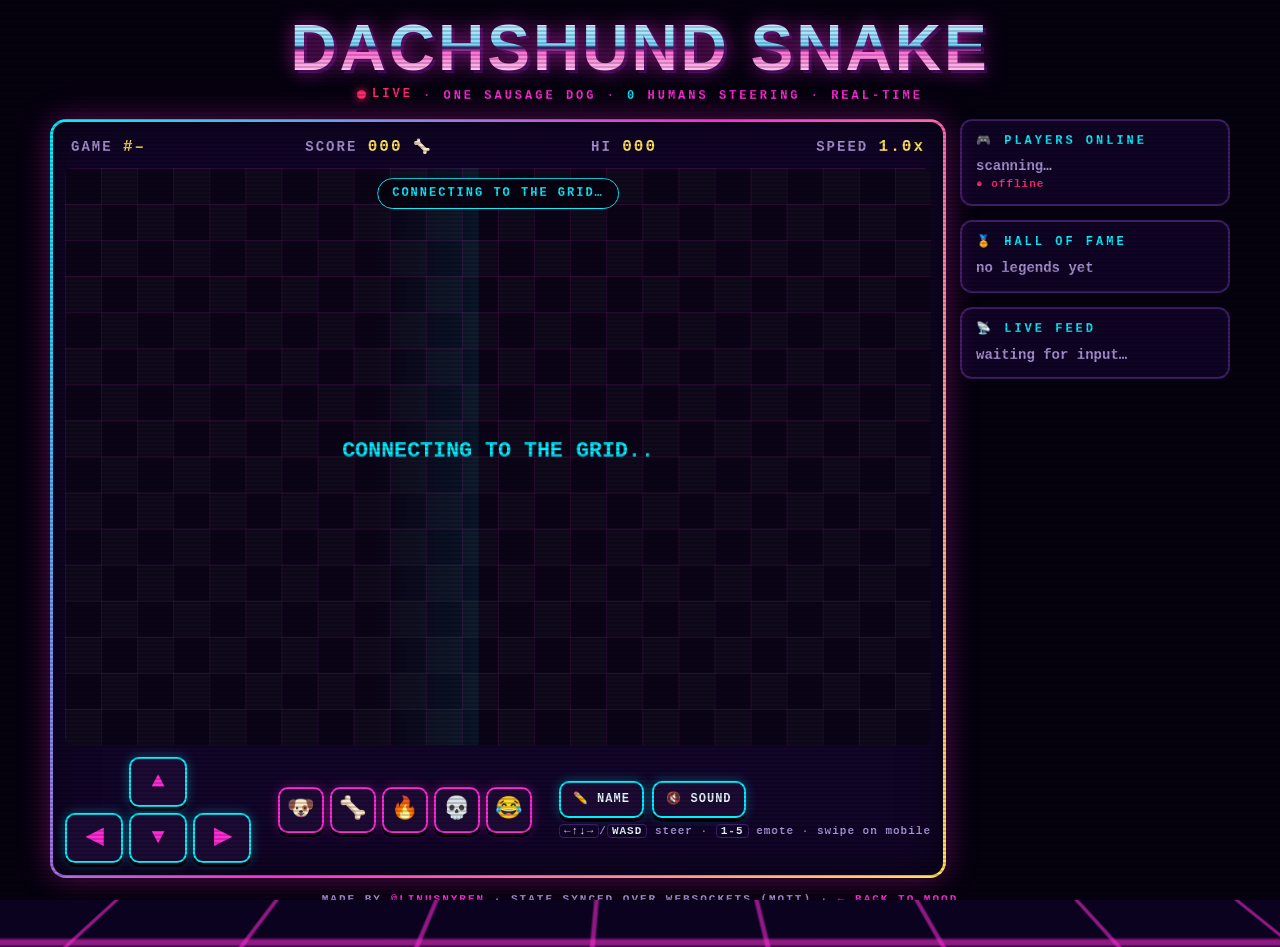
==== arcade/index.html @ 35e70c20 "Add Dachshund Snake live multiplayer arcade at /arcade/ Real-time state sync over MQTT-over-WebSocke" ====
<!doctype html>
<html lang="en">
<head>
<meta charset="utf-8"/>
<meta name="viewport" content="width=device-width,initial-scale=1,viewport-fit=cover"/>
<title>🕹️ Dachshund Snake · LIVE</title>
<meta name="description" content="Real-time multiplayer snake where the whole internet steers one sausage dog. By Linus Nyrén."/>
<meta name="theme-color" content="#05010f"/>
<link rel="icon" href="data:image/svg+xml,<svg xmlns='http://www.w3.org/2000/svg' viewBox='0 0 100 100'><text y='.9em' font-size='90'>🐶</text></svg>"/>
<style>
  :root{--cyan:#00f0ff;--pink:#ff2bd6;--yellow:#ffe259;--hot:#ff2a6d;--ink:#05010f;--panel:#12052a;--line:#3d1d66;--txt:#e6f7ff;--mute:#a58fd0}
  *{box-sizing:border-box;margin:0;padding:0}
  html,body{height:100%;background:var(--ink);color:var(--txt);font:600 14px/1.4 ui-monospace,'SFMono-Regular',Menlo,Consolas,monospace;overflow-x:hidden}
  body{min-height:100vh;display:flex;flex-direction:column;align-items:center;gap:14px;padding:16px 12px 40px}
  /* synthwave backdrop */
  .sky{position:fixed;inset:0;z-index:-2;background:linear-gradient(#05010f 0%,#1a0638 45%,#3a0b5c 62%,#ff2a6d 100%)}
  .sun{position:fixed;left:50%;bottom:30vh;width:min(60vw,520px);aspect-ratio:1;transform:translate(-50%,50%);z-index:-2;border-radius:50%;
    background:linear-gradient(#ffe259,#ff7a3d 55%,#ff1f8e);filter:drop-shadow(0 0 60px #ff2a6d);
    -webkit-mask:repeating-linear-gradient(to bottom,#000 0 14px,transparent 14px 20px) bottom/100% 55% no-repeat,linear-gradient(#000,#000) top/100% 46% no-repeat;
            mask:repeating-linear-gradient(to bottom,#000 0 14px,transparent 14px 20px) bottom/100% 55% no-repeat,linear-gradient(#000,#000) top/100% 46% no-repeat}
  .floor{position:fixed;left:-50%;right:-50%;bottom:0;height:30vh;z-index:-1;background:
    linear-gradient(to bottom,#1b0433 0%,transparent 30%),
    repeating-linear-gradient(90deg,rgba(255,43,214,.55) 0 2px,transparent 2px 70px),
    repeating-linear-gradient(0deg,rgba(255,43,214,.55) 0 2px,transparent 2px 50px),#0b0220;
    transform:perspective(300px) rotateX(55deg);transform-origin:top;animation:floor 1.2s linear infinite}
  @keyframes floor{to{background-position:0 0,0 0,0 50px,0 0}}
  .scan{pointer-events:none;position:fixed;inset:0;z-index:50;background:repeating-linear-gradient(transparent 0 2px,rgba(0,0,0,.18) 2px 4px)}

  header{text-align:center}
  h1{font:900 clamp(30px,6vw,64px)/1 Impact,'Arial Black',sans-serif;letter-spacing:3px;
    background:linear-gradient(#e0f7ff 0%,#7ad7ff 45%,#2b1055 50%,#ff6ad5 56%,#fff0fb 100%);-webkit-background-clip:text;background-clip:text;color:transparent;
    filter:drop-shadow(0 0 10px rgba(255,43,214,.6)) drop-shadow(3px 3px 0 #2b0a4a);animation:flick 6s infinite}
  @keyframes flick{0%,40%,44%,100%{opacity:1}42%{opacity:.55}}
  .tag{color:var(--pink);letter-spacing:3px;font-size:12px;margin-top:6px}
  .tag b{color:var(--cyan)}
  .live{display:inline-flex;align-items:center;gap:6px;color:var(--hot)}
  .live i{width:9px;height:9px;border-radius:50%;background:var(--hot);box-shadow:0 0 10px var(--hot);animation:pulse 1s infinite}
  @keyframes pulse{50%{opacity:.25}}

  main{display:grid;grid-template-columns:minmax(0,1fr) 270px;gap:14px;width:min(1180px,100%);align-items:start}
  @media (max-width:900px){main{grid-template-columns:1fr}}
  .cab{position:relative;padding:12px;border-radius:16px;background:var(--panel);
    box-shadow:0 0 0 3px transparent,0 0 30px rgba(255,43,214,.35),inset 0 0 40px rgba(0,0,0,.6);border:3px solid transparent;
    background:linear-gradient(var(--panel),var(--panel)) padding-box,linear-gradient(120deg,var(--cyan),var(--pink),var(--yellow)) border-box}
  .hud{display:flex;justify-content:space-between;gap:8px;padding:2px 6px 10px;letter-spacing:2px;color:var(--mute);flex-wrap:wrap}
  .hud b{color:var(--yellow);font-size:16px}
  .stage{position:relative}
  canvas{display:block;width:100%;height:auto;border-radius:8px;touch-action:none;background:#0b0418;outline:none}
  .shake{animation:shake .45s}
  @keyframes shake{20%{transform:translate(-8px,4px)}40%{transform:translate(7px,-5px)}60%{transform:translate(-5px,-2px)}80%{transform:translate(4px,3px)}}
  .emotes{position:absolute;inset:0;pointer-events:none;overflow:hidden;border-radius:8px}
  .emote{position:absolute;bottom:4%;font-size:34px;animation:rise 2.6s ease-out forwards;filter:drop-shadow(0 0 6px #000)}
  .emote small{display:block;font-size:10px;color:#fff;text-align:center;letter-spacing:1px}
  @keyframes rise{0%{transform:translateY(0) scale(.4);opacity:0}15%{transform:translateY(-30px) scale(1.15);opacity:1}100%{transform:translateY(-320px) scale(1);opacity:0}}
  .banner{position:absolute;left:50%;top:10px;transform:translateX(-50%);padding:6px 14px;border-radius:999px;background:rgba(5,1,15,.8);
    border:1px solid var(--cyan);color:var(--cyan);font-size:12px;letter-spacing:2px;white-space:nowrap;transition:opacity .4s}
  .controls{display:flex;justify-content:space-between;align-items:center;gap:12px;margin-top:12px;flex-wrap:wrap}
  .pad{display:grid;grid-template-columns:repeat(3,58px);grid-template-rows:repeat(2,50px);gap:6px}
  .pad button[data-dir=up]{grid-column:2}
  .pad button[data-dir=left]{grid-column:1;grid-row:2}
  .pad button[data-dir=down]{grid-column:2;grid-row:2}
  .pad button[data-dir=right]{grid-column:3;grid-row:2}
  button{font:inherit;color:var(--txt);background:#1d0b36;border:2px solid var(--cyan);border-radius:10px;cursor:pointer;
    box-shadow:0 4px 0 #05010f,0 0 12px rgba(0,240,255,.35);transition:transform .06s,box-shadow .06s}
  button:active,button.hit{transform:translateY(3px);box-shadow:0 1px 0 #05010f,0 0 22px var(--cyan)}
  .pad button{font-size:22px;color:var(--pink)}
  .emo{display:flex;gap:6px;flex-wrap:wrap}
  .emo button{width:46px;height:46px;font-size:22px;border-color:var(--pink);box-shadow:0 4px 0 #05010f,0 0 12px rgba(255,43,214,.35)}
  .small{padding:8px 12px;font-size:12px;letter-spacing:1px}
  .keys{color:var(--mute);font-size:11px;letter-spacing:1px;text-align:right}
  .keys kbd{border:1px solid var(--line);border-radius:4px;padding:0 4px;color:var(--txt)}

  aside{display:flex;flex-direction:column;gap:14px}
  .panel{padding:12px 14px;border-radius:12px;background:rgba(18,5,42,.88);border:2px solid var(--line)}
  .panel h2{font-size:12px;letter-spacing:3px;color:var(--cyan);margin-bottom:8px}
  .panel ol,.panel ul{list-style:none;display:flex;flex-direction:column;gap:4px;max-height:240px;overflow:auto}
  .panel li{display:flex;justify-content:space-between;gap:8px;white-space:nowrap;overflow:hidden;text-overflow:ellipsis}
  .panel li span:first-child{overflow:hidden;text-overflow:ellipsis}
  .me{color:var(--yellow)}
  .dim{color:var(--mute)}
  .feed li{animation:slide .3s ease-out}
  @keyframes slide{from{transform:translateX(20px);opacity:0}}
  .status{font-size:11px;color:var(--mute);letter-spacing:1px}
  .status.ok{color:#5dff9e}.status.bad{color:var(--hot)}
  footer{color:var(--mute);font-size:11px;letter-spacing:2px;text-align:center}
  footer a{color:var(--pink)}
  .gold{animation:gold 1.2s linear infinite}
  @keyframes gold{to{filter:hue-rotate(360deg)}}
</style>
</head>
<body>
<div class="sky"></div><div class="sun"></div><div class="floor"></div><div class="scan"></div>

<header>
  <h1>DACHSHUND SNAKE</h1>
  <p class="tag"><span class="live"><i></i>LIVE</span> · ONE SAUSAGE DOG · <b id="online">0</b> <span id="humans">HUMANS</span> STEERING · REAL-TIME</p>
</header>

<main>
  <section class="cab">
    <div class="hud">
      <span>GAME <b id="game">#–</b></span>
      <span>SCORE <b id="score">000</b> 🦴</span>
      <span>HI <b id="hi">000</b></span>
      <span>SPEED <b id="speed">1.0x</b></span>
    </div>
    <div class="stage" id="stage">
      <canvas id="c" width="960" height="640" tabindex="0" aria-label="Game board. Use arrow keys or WASD to steer."></canvas>
      <div class="emotes" id="emotes"></div>
      <div class="banner" id="banner">CONNECTING TO THE GRID…</div>
    </div>
    <div class="controls">
      <div class="pad" aria-label="Direction pad">
        <button data-dir="up" aria-label="up">▲</button>
        <button data-dir="left" aria-label="left">◀</button>
        <button data-dir="down" aria-label="down">▼</button>
        <button data-dir="right" aria-label="right">▶</button>
      </div>
      <div class="emo" aria-label="Emotes">
        <button data-emote="🐶" title="1">🐶</button><button data-emote="🦴" title="2">🦴</button>
        <button data-emote="🔥" title="3">🔥</button><button data-emote="💀" title="4">💀</button><button data-emote="😂" title="5">😂</button>
      </div>
      <div>
        <button class="small" id="nameBtn">✏️ NAME</button>
        <button class="small" id="soundBtn">🔇 SOUND</button>
        <p class="keys" style="margin-top:6px"><kbd>←↑↓→</kbd>/<kbd>WASD</kbd> steer · <kbd>1-5</kbd> emote · swipe on mobile</p>
      </div>
    </div>
  </section>

  <aside>
    <div class="panel"><h2>🎮 PLAYERS ONLINE</h2><ul id="players"><li class="dim">scanning…</li></ul><p class="status" id="status">● offline</p></div>
    <div class="panel"><h2>🏅 HALL OF FAME</h2><ol id="fame"><li class="dim">no legends yet</li></ol></div>
    <div class="panel"><h2>📡 LIVE FEED</h2><ul class="feed" id="feed"><li class="dim">waiting for input…</li></ul></div>
  </aside>
</main>

<footer>MADE BY <a href="https://github.com/linusnyren">@LINUSNYREN</a> · STATE SYNCED OVER WEBSOCKETS (MQTT) · <a href="/">← BACK TO MOOD</a></footer>

<script type="module" src="game.js"></script>
</body>
</html>
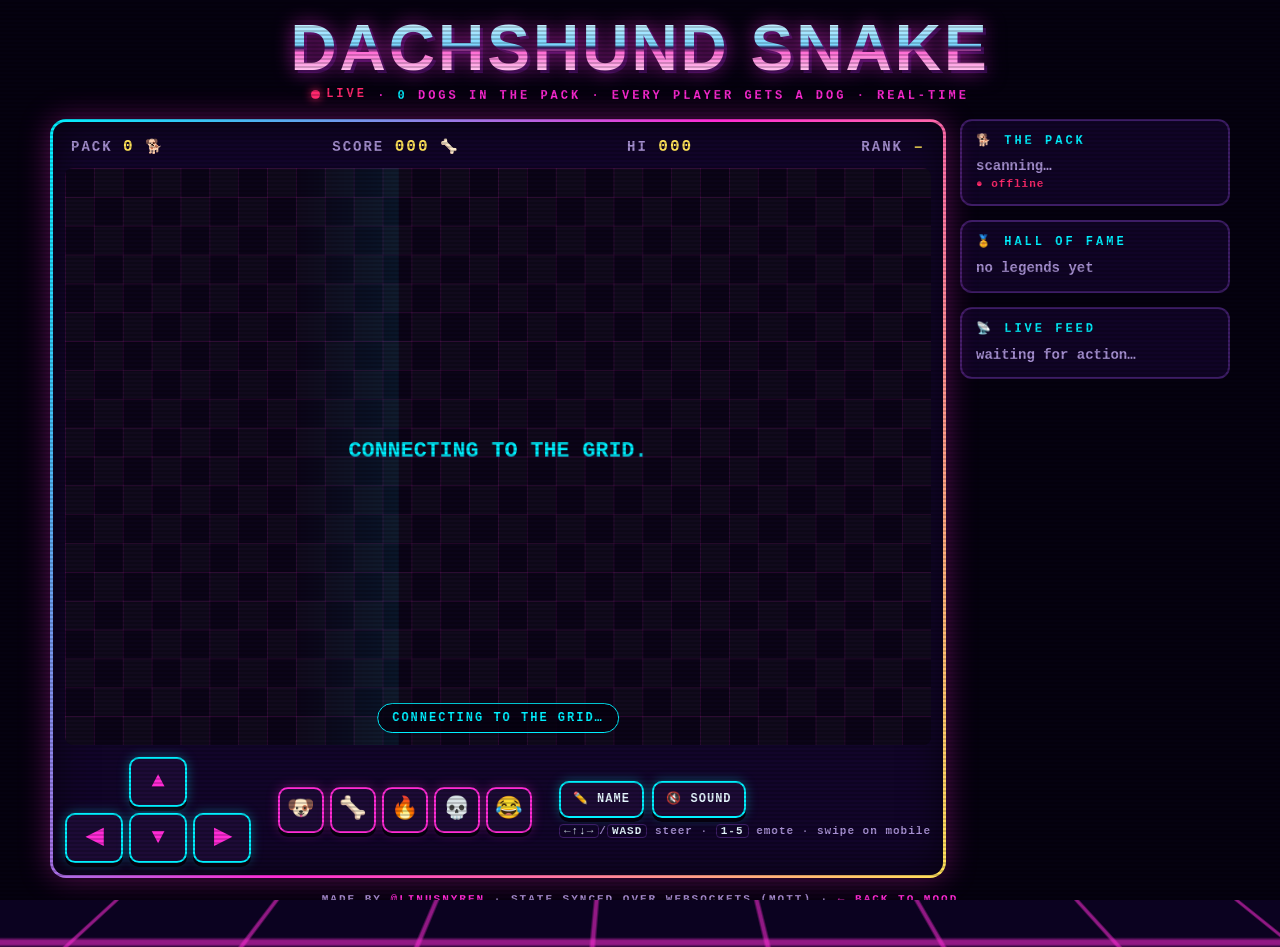
==== commit 4ddc5ea5: "Arcade: every player gets their own coloured dog Pack mode: one dog per player with a unique coat, d" ====
--- a/arcade/index.html
+++ b/arcade/index.html
@@ -4,7 +4,7 @@
 <meta charset="utf-8"/>
 <meta name="viewport" content="width=device-width,initial-scale=1,viewport-fit=cover"/>
 <title>🕹️ Dachshund Snake · LIVE</title>
-<meta name="description" content="Real-time multiplayer snake where the whole internet steers one sausage dog. By Linus Nyrén."/>
+<meta name="description" content="Real-time multiplayer snake: every player gets their own colourful sausage dog. By Linus Nyrén."/>
 <meta name="theme-color" content="#05010f"/>
 <link rel="icon" href="data:image/svg+xml,<svg xmlns='http://www.w3.org/2000/svg' viewBox='0 0 100 100'><text y='.9em' font-size='90'>🐶</text></svg>"/>
 <style>
@@ -52,7 +52,7 @@
   .emote{position:absolute;bottom:4%;font-size:34px;animation:rise 2.6s ease-out forwards;filter:drop-shadow(0 0 6px #000)}
   .emote small{display:block;font-size:10px;color:#fff;text-align:center;letter-spacing:1px}
   @keyframes rise{0%{transform:translateY(0) scale(.4);opacity:0}15%{transform:translateY(-30px) scale(1.15);opacity:1}100%{transform:translateY(-320px) scale(1);opacity:0}}
-  .banner{position:absolute;left:50%;top:10px;transform:translateX(-50%);padding:6px 14px;border-radius:999px;background:rgba(5,1,15,.8);
+  .banner{position:absolute;left:50%;bottom:12px;transform:translateX(-50%);padding:6px 14px;border-radius:999px;background:rgba(5,1,15,.8);
     border:1px solid var(--cyan);color:var(--cyan);font-size:12px;letter-spacing:2px;white-space:nowrap;transition:opacity .4s}
   .controls{display:flex;justify-content:space-between;align-items:center;gap:12px;margin-top:12px;flex-wrap:wrap}
   .pad{display:grid;grid-template-columns:repeat(3,58px);grid-template-rows:repeat(2,50px);gap:6px}
@@ -77,6 +77,7 @@
   .panel li{display:flex;justify-content:space-between;gap:8px;white-space:nowrap;overflow:hidden;text-overflow:ellipsis}
   .panel li span:first-child{overflow:hidden;text-overflow:ellipsis}
   .me{color:var(--yellow)}
+  .dot{display:inline-block;width:10px;height:10px;border-radius:50%;margin-right:2px;vertical-align:-1px}
   .dim{color:var(--mute)}
   .feed li{animation:slide .3s ease-out}
   @keyframes slide{from{transform:translateX(20px);opacity:0}}
@@ -93,16 +94,16 @@
 
 <header>
   <h1>DACHSHUND SNAKE</h1>
-  <p class="tag"><span class="live"><i></i>LIVE</span> · ONE SAUSAGE DOG · <b id="online">0</b> <span id="humans">HUMANS</span> STEERING · REAL-TIME</p>
+  <p class="tag"><span class="live"><i></i>LIVE</span> · <b id="online">0</b> <span id="dogsWord">DOGS</span> IN THE PACK · EVERY PLAYER GETS A DOG · REAL-TIME</p>
 </header>
 
 <main>
   <section class="cab">
     <div class="hud">
-      <span>GAME <b id="game">#–</b></span>
+      <span>PACK <b id="pack">0</b> 🐕</span>
       <span>SCORE <b id="score">000</b> 🦴</span>
       <span>HI <b id="hi">000</b></span>
-      <span>SPEED <b id="speed">1.0x</b></span>
+      <span>RANK <b id="rank">–</b></span>
     </div>
     <div class="stage" id="stage">
       <canvas id="c" width="960" height="640" tabindex="0" aria-label="Game board. Use arrow keys or WASD to steer."></canvas>
@@ -129,9 +130,9 @@
   </section>
 
   <aside>
-    <div class="panel"><h2>🎮 PLAYERS ONLINE</h2><ul id="players"><li class="dim">scanning…</li></ul><p class="status" id="status">● offline</p></div>
+    <div class="panel"><h2>🐕 THE PACK</h2><ul id="players"><li class="dim">scanning…</li></ul><p class="status" id="status">● offline</p></div>
     <div class="panel"><h2>🏅 HALL OF FAME</h2><ol id="fame"><li class="dim">no legends yet</li></ol></div>
-    <div class="panel"><h2>📡 LIVE FEED</h2><ul class="feed" id="feed"><li class="dim">waiting for input…</li></ul></div>
+    <div class="panel"><h2>📡 LIVE FEED</h2><ul class="feed" id="feed"><li class="dim">waiting for action…</li></ul></div>
   </aside>
 </main>
 
